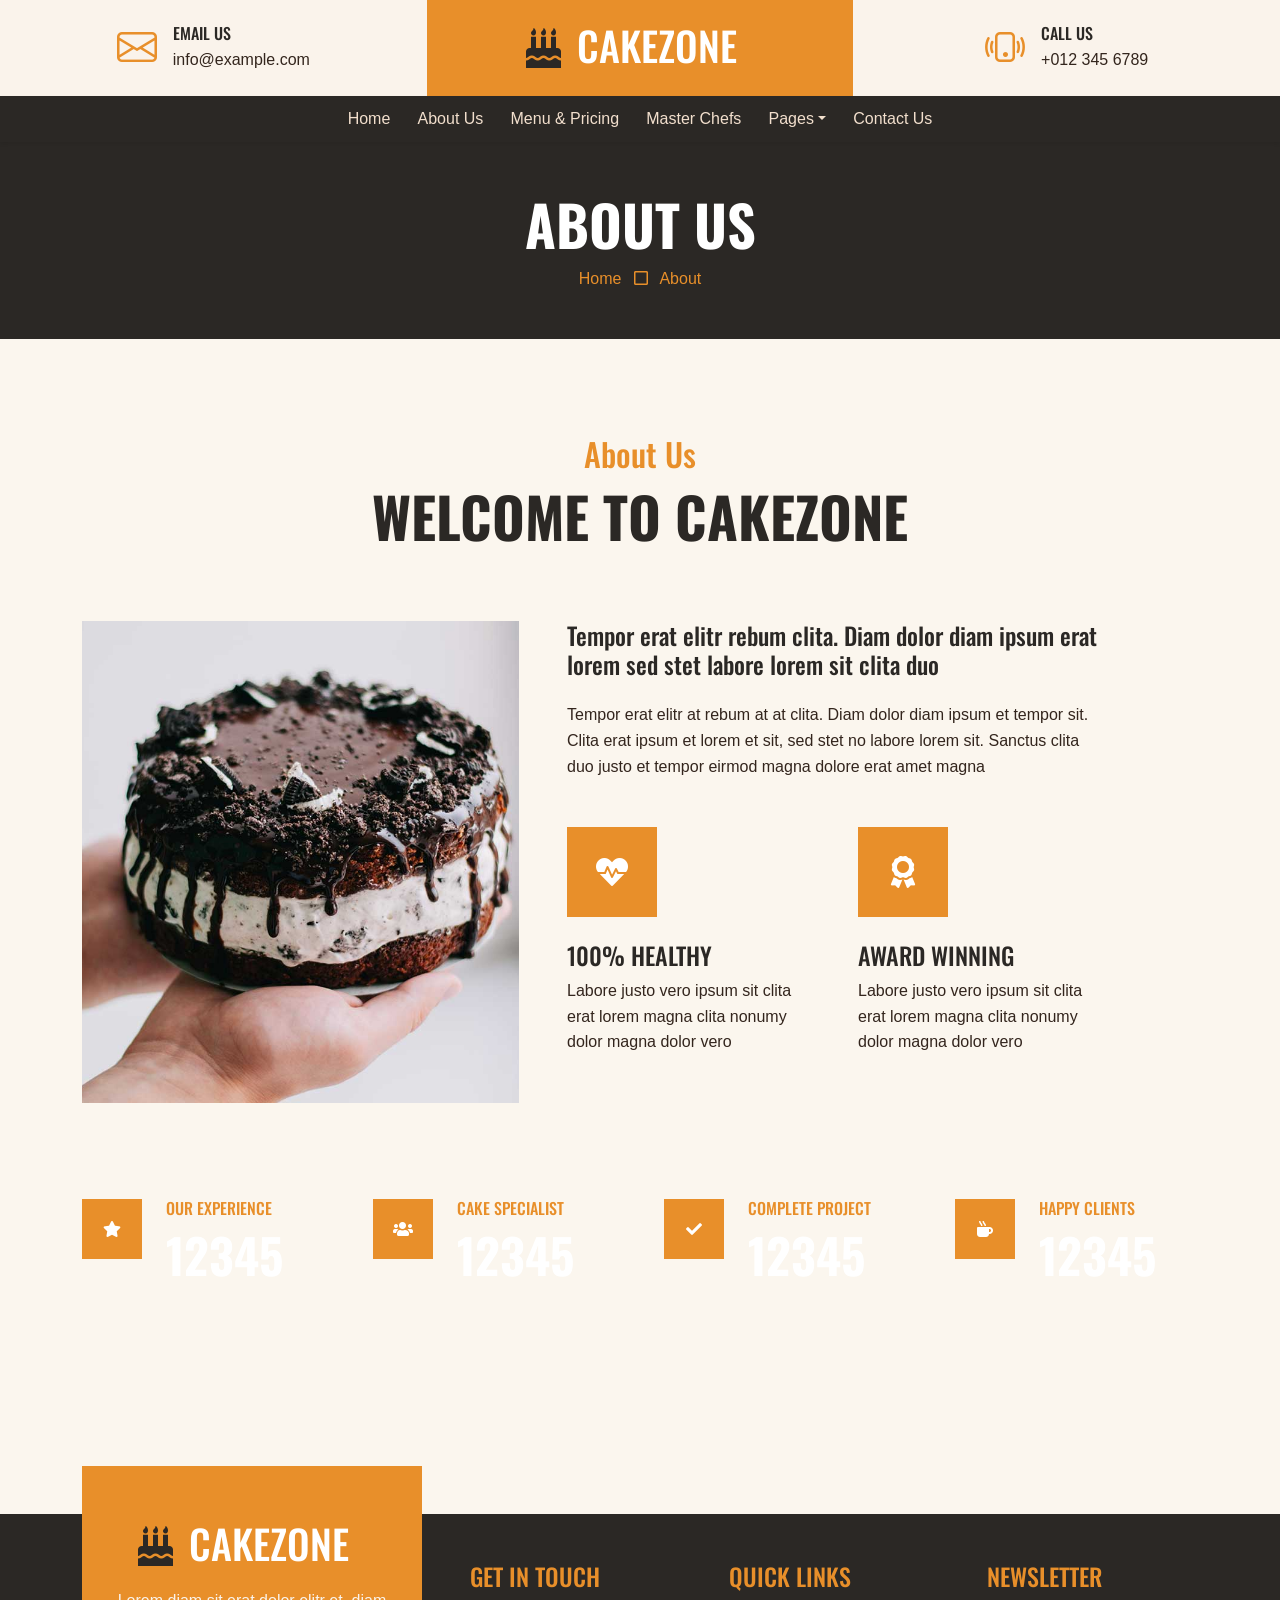
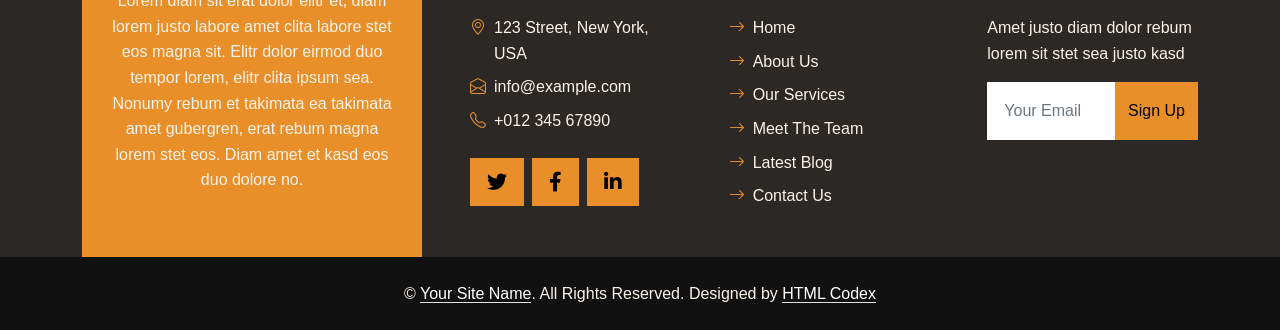
==== about.html @ 41859c9a "init project" ====
<!DOCTYPE html>
<html lang="en">

<head>
    <meta charset="utf-8">
    <title>CakeZone - Cake Shop Website Template</title>
    <meta content="width=device-width, initial-scale=1.0" name="viewport">
    <meta content="Free HTML Templates" name="keywords">
    <meta content="Free HTML Templates" name="description">

    <!-- Favicon -->
    <link href="img/favicon.ico" rel="icon">

    <!-- Google Web Fonts -->
    <link rel="preconnect" href="https://fonts.googleapis.com">
    <link rel="preconnect" href="https://fonts.gstatic.com" crossorigin>
    <link href="https://fonts.googleapis.com/css2?family=Open+Sans:wght@400;600&family=Oswald:wght@500;600;700&family=Pacifico&display=swap" rel="stylesheet"> 

    <!-- Icon Font Stylesheet -->
    <link href="https://cdnjs.cloudflare.com/ajax/libs/font-awesome/5.10.0/css/all.min.css" rel="stylesheet">
    <link href="https://cdn.jsdelivr.net/npm/bootstrap-icons@1.4.1/font/bootstrap-icons.css" rel="stylesheet">

    <!-- Libraries Stylesheet -->
    <link href="lib/owlcarousel/assets/owl.carousel.min.css" rel="stylesheet">

    <!-- Customized Bootstrap Stylesheet -->
    <link href="css/bootstrap.min.css" rel="stylesheet">

    <!-- Template Stylesheet -->
    <link href="css/style.css" rel="stylesheet">
</head>

<body>
    <!-- Topbar Start -->
    <div class="container-fluid px-0 d-none d-lg-block">
        <div class="row gx-0">
            <div class="col-lg-4 text-center bg-secondary py-3">
                <div class="d-inline-flex align-items-center justify-content-center">
                    <i class="bi bi-envelope fs-1 text-primary me-3"></i>
                    <div class="text-start">
                        <h6 class="text-uppercase mb-1">Email Us</h6>
                        <span>info@example.com</span>
                    </div>
                </div>
            </div>
            <div class="col-lg-4 text-center bg-primary border-inner py-3">
                <div class="d-inline-flex align-items-center justify-content-center">
                    <a href="index.html" class="navbar-brand">
                        <h1 class="m-0 text-uppercase text-white"><i class="fa fa-birthday-cake fs-1 text-dark me-3"></i>CakeZone</h1>
                    </a>
                </div>
            </div>
            <div class="col-lg-4 text-center bg-secondary py-3">
                <div class="d-inline-flex align-items-center justify-content-center">
                    <i class="bi bi-phone-vibrate fs-1 text-primary me-3"></i>
                    <div class="text-start">
                        <h6 class="text-uppercase mb-1">Call Us</h6>
                        <span>+012 345 6789</span>
                    </div>
                </div>
            </div>
        </div>
    </div>
    <!-- Topbar End -->


    <!-- Navbar Start -->
    <nav class="navbar navbar-expand-lg bg-dark navbar-dark shadow-sm py-3 py-lg-0 px-3 px-lg-0">
        <a href="index.html" class="navbar-brand d-block d-lg-none">
            <h1 class="m-0 text-uppercase text-white"><i class="fa fa-birthday-cake fs-1 text-primary me-3"></i>CakeZone</h1>
        </a>
        <button class="navbar-toggler" type="button" data-bs-toggle="collapse" data-bs-target="#navbarCollapse">
            <span class="navbar-toggler-icon"></span>
        </button>
        <div class="collapse navbar-collapse" id="navbarCollapse">
            <div class="navbar-nav ms-auto mx-lg-auto py-0">
                <a href="index.html" class="nav-item nav-link">Home</a>
                <a href="about.html" class="nav-item nav-link active">About Us</a>
                <a href="menu.html" class="nav-item nav-link">Menu & Pricing</a>
                <a href="team.html" class="nav-item nav-link">Master Chefs</a>
                <div class="nav-item dropdown">
                    <a href="#" class="nav-link dropdown-toggle" data-bs-toggle="dropdown">Pages</a>
                    <div class="dropdown-menu m-0">
                        <a href="service.html" class="dropdown-item">Our Service</a>
                        <a href="testimonial.html" class="dropdown-item">Testimonial</a>
                    </div>
                </div>
                <a href="contact.html" class="nav-item nav-link">Contact Us</a>
            </div>
        </div>
    </nav>
    <!-- Navbar End -->


    <!-- Page Header Start -->
    <div class="container-fluid bg-dark bg-img p-5 mb-5">
        <div class="row">
            <div class="col-12 text-center">
                <h1 class="display-4 text-uppercase text-white">About Us</h1>
                <a href="">Home</a>
                <i class="far fa-square text-primary px-2"></i>
                <a href="">About</a>
            </div>
        </div>
    </div>
    <!-- Page Header End -->


    <!-- About Start -->
    <div class="container-fluid pt-5">
        <div class="container">
            <div class="section-title position-relative text-center mx-auto mb-5 pb-3" style="max-width: 600px;">
                <h2 class="text-primary font-secondary">About Us</h2>
                <h1 class="display-4 text-uppercase">Welcome To CakeZone</h1>
            </div>
            <div class="row gx-5">
                <div class="col-lg-5 mb-5 mb-lg-0" style="min-height: 400px;">
                    <div class="position-relative h-100">
                        <img class="position-absolute w-100 h-100" src="img/about.jpg" style="object-fit: cover;">
                    </div>
                </div>
                <div class="col-lg-6 pb-5">
                    <h4 class="mb-4">Tempor erat elitr rebum clita. Diam dolor diam ipsum erat lorem sed stet labore lorem sit clita duo</h4>
                    <p class="mb-5">Tempor erat elitr at rebum at at clita. Diam dolor diam ipsum et tempor sit. Clita erat ipsum et lorem et sit, sed stet no labore lorem sit. Sanctus clita duo justo et tempor eirmod magna dolore erat amet magna</p>
                    <div class="row g-5">
                        <div class="col-sm-6">
                            <div class="d-flex align-items-center justify-content-center bg-primary border-inner mb-4" style="width: 90px; height: 90px;">
                                <i class="fa fa-heartbeat fa-2x text-white"></i>
                            </div>
                            <h4 class="text-uppercase">100% Healthy</h4>
                            <p class="mb-0">Labore justo vero ipsum sit clita erat lorem magna clita nonumy dolor magna dolor vero</p>
                        </div>
                        <div class="col-sm-6">
                            <div class="d-flex align-items-center justify-content-center bg-primary border-inner mb-4" style="width: 90px; height: 90px;">
                                <i class="fa fa-award fa-2x text-white"></i>
                            </div>
                            <h4 class="text-uppercase">Award Winning</h4>
                            <p class="mb-0">Labore justo vero ipsum sit clita erat lorem magna clita nonumy dolor magna dolor vero</p>
                        </div>
                    </div>
                </div>
            </div>
        </div>
    </div>
    <!-- About End -->


    <!-- Facts Start -->
    <div class="container-fluid bg-img py-5 mb-5">
        <div class="container py-5">
            <div class="row gx-5 gy-4">
                <div class="col-lg-3 col-md-6">
                    <div class="d-flex">
                        <div class="bg-primary border-inner d-flex align-items-center justify-content-center mb-3" style="width: 60px; height: 60px;">
                            <i class="fa fa-star text-white"></i>
                        </div>
                        <div class="ps-4">
                            <h6 class="text-primary text-uppercase">Our Experience</h6>
                            <h1 class="display-5 text-white mb-0" data-toggle="counter-up">12345</h1>
                        </div>
                    </div>
                </div>
                <div class="col-lg-3 col-md-6">
                    <div class="d-flex">
                        <div class="bg-primary border-inner d-flex align-items-center justify-content-center mb-3" style="width: 60px; height: 60px;">
                            <i class="fa fa-users text-white"></i>
                        </div>
                        <div class="ps-4">
                            <h6 class="text-primary text-uppercase">Cake Specialist</h6>
                            <h1 class="display-5 text-white mb-0" data-toggle="counter-up">12345</h1>
                        </div>
                    </div>
                </div>
                <div class="col-lg-3 col-md-6">
                    <div class="d-flex">
                        <div class="bg-primary border-inner d-flex align-items-center justify-content-center mb-3" style="width: 60px; height: 60px;">
                            <i class="fa fa-check text-white"></i>
                        </div>
                        <div class="ps-4">
                            <h6 class="text-primary text-uppercase">Complete Project</h6>
                            <h1 class="display-5 text-white mb-0" data-toggle="counter-up">12345</h1>
                        </div>
                    </div>
                </div>
                <div class="col-lg-3 col-md-6">
                    <div class="d-flex">
                        <div class="bg-primary border-inner d-flex align-items-center justify-content-center mb-3" style="width: 60px; height: 60px;">
                            <i class="fa fa-mug-hot text-white"></i>
                        </div>
                        <div class="ps-4">
                            <h6 class="text-primary text-uppercase">Happy Clients</h6>
                            <h1 class="display-5 text-white mb-0" data-toggle="counter-up">12345</h1>
                        </div>
                    </div>
                </div>
            </div>
        </div>
    </div>
    <!-- Facts End -->


    <!-- Footer Start -->
    <div class="container-fluid bg-dark bg-img text-secondary" style="margin-top: 135px">
        <div class="container">
            <div class="row gx-5">
                <div class="col-lg-4 col-md-6 mt-lg-n5">
                    <div class="d-flex flex-column align-items-center justify-content-center text-center h-100 bg-primary border-inner p-4">
                        <a href="index.html" class="navbar-brand">
                            <h1 class="m-0 text-uppercase text-white"><i class="fa fa-birthday-cake fs-1 text-dark me-3"></i>CakeZone</h1>
                        </a>
                        <p class="mt-3">Lorem diam sit erat dolor elitr et, diam lorem justo labore amet clita labore stet eos magna sit. Elitr dolor eirmod duo tempor lorem, elitr clita ipsum sea. Nonumy rebum et takimata ea takimata amet gubergren, erat rebum magna lorem stet eos. Diam amet et kasd eos duo dolore no.</p>
                    </div>
                </div>
                <div class="col-lg-8 col-md-6">
                    <div class="row gx-5">
                        <div class="col-lg-4 col-md-12 pt-5 mb-5">
                            <h4 class="text-primary text-uppercase mb-4">Get In Touch</h4>
                            <div class="d-flex mb-2">
                                <i class="bi bi-geo-alt text-primary me-2"></i>
                                <p class="mb-0">123 Street, New York, USA</p>
                            </div>
                            <div class="d-flex mb-2">
                                <i class="bi bi-envelope-open text-primary me-2"></i>
                                <p class="mb-0">info@example.com</p>
                            </div>
                            <div class="d-flex mb-2">
                                <i class="bi bi-telephone text-primary me-2"></i>
                                <p class="mb-0">+012 345 67890</p>
                            </div>
                            <div class="d-flex mt-4">
                                <a class="btn btn-lg btn-primary btn-lg-square border-inner rounded-0 me-2" href="#"><i class="fab fa-twitter fw-normal"></i></a>
                                <a class="btn btn-lg btn-primary btn-lg-square border-inner rounded-0 me-2" href="#"><i class="fab fa-facebook-f fw-normal"></i></a>
                                <a class="btn btn-lg btn-primary btn-lg-square border-inner rounded-0 me-2" href="#"><i class="fab fa-linkedin-in fw-normal"></i></a>
                            </div>
                        </div>
                        <div class="col-lg-4 col-md-12 pt-0 pt-lg-5 mb-5">
                            <h4 class="text-primary text-uppercase mb-4">Quick Links</h4>
                            <div class="d-flex flex-column justify-content-start">
                                <a class="text-secondary mb-2" href="#"><i class="bi bi-arrow-right text-primary me-2"></i>Home</a>
                                <a class="text-secondary mb-2" href="#"><i class="bi bi-arrow-right text-primary me-2"></i>About Us</a>
                                <a class="text-secondary mb-2" href="#"><i class="bi bi-arrow-right text-primary me-2"></i>Our Services</a>
                                <a class="text-secondary mb-2" href="#"><i class="bi bi-arrow-right text-primary me-2"></i>Meet The Team</a>
                                <a class="text-secondary mb-2" href="#"><i class="bi bi-arrow-right text-primary me-2"></i>Latest Blog</a>
                                <a class="text-secondary" href="#"><i class="bi bi-arrow-right text-primary me-2"></i>Contact Us</a>
                            </div>
                        </div>
                        <div class="col-lg-4 col-md-12 pt-0 pt-lg-5 mb-5">
                            <h4 class="text-primary text-uppercase mb-4">Newsletter</h4>
                            <p>Amet justo diam dolor rebum lorem sit stet sea justo kasd</p>
                            <form action="">
                                <div class="input-group">
                                    <input type="text" class="form-control border-white p-3" placeholder="Your Email">
                                    <button class="btn btn-primary">Sign Up</button>
                                </div>
                            </form>
                        </div>
                    </div>
                </div>
            </div>
        </div>
    </div>
    <div class="container-fluid text-secondary py-4" style="background: #111111;">
        <div class="container text-center">
            <p class="mb-0">&copy; <a class="text-white border-bottom" href="#">Your Site Name</a>. All Rights Reserved. 
			
			<!--/*** The author’s attribution link must remain intact in the template. ***/-->
            <!--/*** If you wish to remove this credit link, please purchase the Pro Version . ***/-->
            Designed by <a class="text-white border-bottom" href="https://htmlcodex.com">HTML Codex</a></p>
        </div>
    </div>
    <!-- Footer End -->


    <!-- Back to Top -->
    <a href="#" class="btn btn-primary border-inner py-3 fs-4 back-to-top"><i class="bi bi-arrow-up"></i></a>


    <!-- JavaScript Libraries -->
    <script src="https://code.jquery.com/jquery-3.4.1.min.js"></script>
    <script src="https://cdn.jsdelivr.net/npm/bootstrap@5.0.0/dist/js/bootstrap.bundle.min.js"></script>
    <script src="lib/easing/easing.min.js"></script>
    <script src="lib/waypoints/waypoints.min.js"></script>
    <script src="lib/counterup/counterup.min.js"></script>
    <script src="lib/owlcarousel/owl.carousel.min.js"></script>

    <!-- Template Javascript -->
    <script src="js/main.js"></script>
</body>

</html>
---- css/style.css ----
:root {
    --brand-bg: #fbf6ee;
    --brand-surface: #fffdf9;
    --brand-primary: #7a4523;
    --brand-primary-strong: #5f3418;
    --brand-accent: #d29a5b;
    --brand-text: #33251d;
    --brand-muted: #6a5b52;
}

* {
    box-sizing: border-box;
}

body {
    margin: 0;
    font-family: 'Inter', sans-serif;
    color: var(--brand-text);
    background: var(--brand-bg);
    line-height: 1.6;
}

.topbar {
    background: #2f1f17;
    color: #f8eee2;
}

.topbar-link {
    color: #f8eee2;
}

.topbar-link:hover {
    color: #ffffff;
}

.navbar {
    background: #3b261a;
}

.navbar-brand {
    font-family: 'Marcellus', serif;
    font-size: 1rem;
    color: #fff !important;
}

.navbar .nav-link {
    color: #f2dfcd !important;
    font-weight: 500;
    padding: 0.65rem 0.85rem !important;
}

.navbar .nav-link:hover {
    color: #fff !important;
}

.hero-carousel-section {
    position: relative;
}

.hero-carousel .carousel-item {
    height: min(76vh, 680px);
    min-height: 420px;
}

.hero-carousel .carousel-item img {
    width: 100%;
    height: 100%;
    object-fit: cover;
}

.carousel-overlay {
    position: absolute;
    inset: 0;
    background: linear-gradient(rgba(38, 25, 18, 0.62), rgba(38, 25, 18, 0.62));
}

.hero-content-wrap {
    position: absolute;
    inset: 0;
    display: flex;
    align-items: center;
    z-index: 5;
}

.hero-box {
    max-width: 700px;
}

.hero-label {
    display: inline-block;
    font-size: 0.82rem;
    font-weight: 600;
    letter-spacing: 0;
    text-transform: uppercase;
    color: #ffe7cc;
}

.hero-title {
    margin: 0 0 0.7rem;
    font-family: 'Marcellus', serif;
    font-size: clamp(1.9rem, 8vw, 3.6rem);
    color: #fff;
}

.hero-subtitle {
    max-width: 620px;
    color: #f6e9da;
    margin-bottom: 1.4rem;
}

.hero-carousel .carousel-indicators [data-bs-target] {
    width: 10px;
    height: 10px;
    border-radius: 50%;
}

.btn-brand {
    background: var(--brand-accent);
    border: 1px solid var(--brand-accent);
    color: #2a1a12;
    font-weight: 600;
}

.btn-brand:hover {
    background: #c98d4b;
    border-color: #c98d4b;
}

.section-space {
    padding: 3.2rem 0;
}

.section-muted {
    background: var(--brand-surface);
}

.section-title {
    margin-bottom: 1rem;
    font-family: 'Marcellus', serif;
    color: var(--brand-primary);
    font-size: clamp(1.5rem, 6vw, 2.1rem);
}

.section-intro {
    color: var(--brand-muted);
    margin-bottom: 1.6rem;
}

.section-image {
    width: 100%;
    max-height: 380px;
    object-fit: cover;
    border-radius: 8px;
}

.product-card {
    height: 100%;
    background: #fff;
    border: 1px solid #ead8c8;
    border-radius: 8px;
    overflow: hidden;
}

.product-card img {
    width: 100%;
    height: 190px;
    object-fit: cover;
}

.product-body {
    padding: 0.95rem;
}

.product-body h3 {
    font-size: 1.05rem;
    margin-bottom: 0.3rem;
    color: var(--brand-primary-strong);
}

.product-body p {
    margin: 0;
    color: var(--brand-muted);
    font-size: 0.94rem;
}

.gallery-grid {
    display: grid;
    grid-template-columns: repeat(2, minmax(0, 1fr));
    gap: 0.8rem;
}

.gallery-grid img {
    width: 100%;
    height: 160px;
    object-fit: cover;
    border-radius: 8px;
}

.contact-card {
    background: #fff;
    border: 1px solid #ead8c8;
    border-radius: 8px;
    padding: 1rem;
}

.contact-card a {
    color: var(--brand-primary-strong);
    text-decoration: none;
}

.map-wrapper {
    border-radius: 8px;
    overflow: hidden;
    border: 1px solid #ead8c8;
}

.map-wrapper iframe {
    width: 100%;
    min-height: 320px;
    border: 0;
}

.site-footer {
    background: #2f1f17;
    color: #f5e8da;
    padding: 2.5rem 0 1.25rem;
}

.footer-top {
    display: grid;
    grid-template-columns: 1fr;
    gap: 1.5rem;
    padding-bottom: 1.5rem;
    border-bottom: 1px solid rgba(245, 232, 218, 0.2);
}

.footer-logo-wrap {
    display: flex;
    align-items: center;
    gap: 0.75rem;
    margin-bottom: 0.8rem;
}

.footer-logo-wrap h3 {
    font-family: 'Marcellus', serif;
    font-size: 1.2rem;
    color: #fff4e6;
}

.footer-description {
    max-width: 420px;
    color: #e9d8c7;
    margin-bottom: 0.95rem;
}

.footer-actions {
    display: flex;
    flex-wrap: wrap;
    gap: 0.6rem;
}

.footer-btn,
.footer-icon-btn {
    border-radius: 999px;
    border: 1px solid rgba(245, 232, 218, 0.26);
    color: #f8eee2;
    text-decoration: none;
    transition: transform 0.22s ease, background-color 0.22s ease, border-color 0.22s ease;
}

.footer-btn {
    display: inline-flex;
    align-items: center;
    gap: 0.5rem;
    padding: 0.5rem 0.9rem;
    background: rgba(255, 255, 255, 0.04);
}

.footer-icon-btn {
    width: 40px;
    height: 40px;
    display: inline-flex;
    align-items: center;
    justify-content: center;
    font-size: 1rem;
    background: rgba(255, 255, 255, 0.04);
}

.footer-btn:hover,
.footer-icon-btn:hover {
    background: rgba(210, 154, 91, 0.2);
    border-color: rgba(210, 154, 91, 0.7);
    color: #fff8f0;
    transform: translateY(-2px);
}

.footer-nav h4,
.footer-contact h4 {
    font-size: 1rem;
    color: #fff1e1;
    margin-bottom: 0.75rem;
}

.footer-nav ul {
    margin: 0;
    padding: 0;
    list-style: none;
}

.footer-nav li + li {
    margin-top: 0.4rem;
}

.footer-nav a {
    color: #e8d6c4;
    text-decoration: none;
    transition: color 0.2s ease, padding-left 0.2s ease;
}

.footer-nav a:hover {
    color: #ffffff;
    padding-left: 3px;
}

.footer-contact {
    margin: 0;
    font-style: normal;
}

.footer-contact p {
    margin: 0 0 0.55rem;
    color: #e8d6c4;
}

.footer-contact i {
    margin-right: 0.4rem;
}

.footer-contact a {
    color: #f7e7d8;
    text-decoration: none;
}

.footer-contact a:hover {
    color: #fff;
}

.footer-bottom {
    padding-top: 1rem;
    text-align: center;
    color: #d8c2af;
    font-size: 0.92rem;
}

.whatsapp-float {
    position: fixed;
    right: 18px;
    bottom: 18px;
    width: 56px;
    height: 56px;
    border-radius: 50%;
    display: inline-flex;
    align-items: center;
    justify-content: center;
    background: #25d366;
    color: #fff;
    font-size: 1.7rem;
    text-decoration: none;
    box-shadow: 0 8px 22px rgba(0, 0, 0, 0.22);
    z-index: 1050;
}

.back-to-top {
    position: fixed;
    right: 18px;
    bottom: 84px;
    width: 42px;
    height: 42px;
    display: none;
    border-radius: 50%;
    align-items: center;
    justify-content: center;
    text-decoration: none;
    background: var(--brand-primary);
    color: #fff;
    z-index: 1040;
}

@media (min-width: 768px) {
    .gallery-grid {
        grid-template-columns: repeat(4, minmax(0, 1fr));
    }

    .gallery-grid img {
        height: 190px;
    }

    .hero-carousel .carousel-item {
        height: min(82vh, 760px);
    }

    .footer-top {
        grid-template-columns: 1.3fr 1fr 1.2fr;
        gap: 2rem;
    }
}
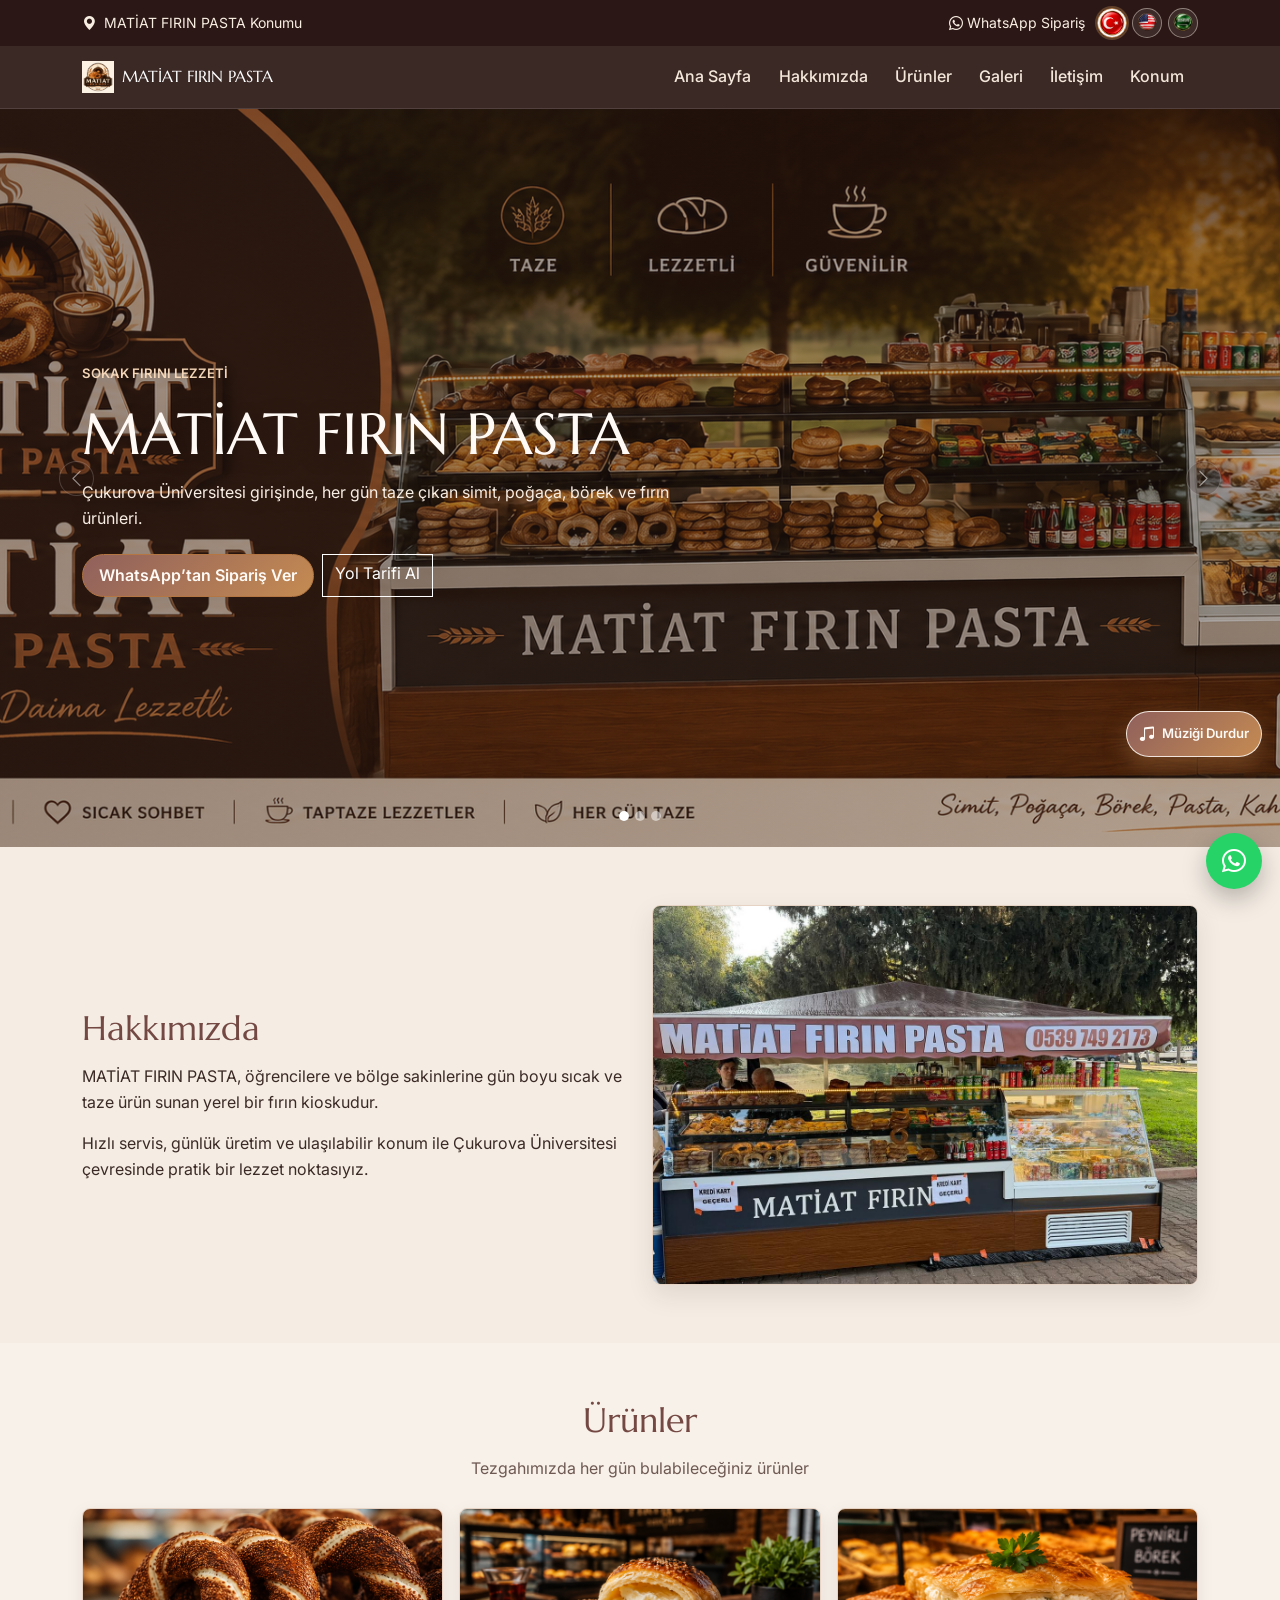
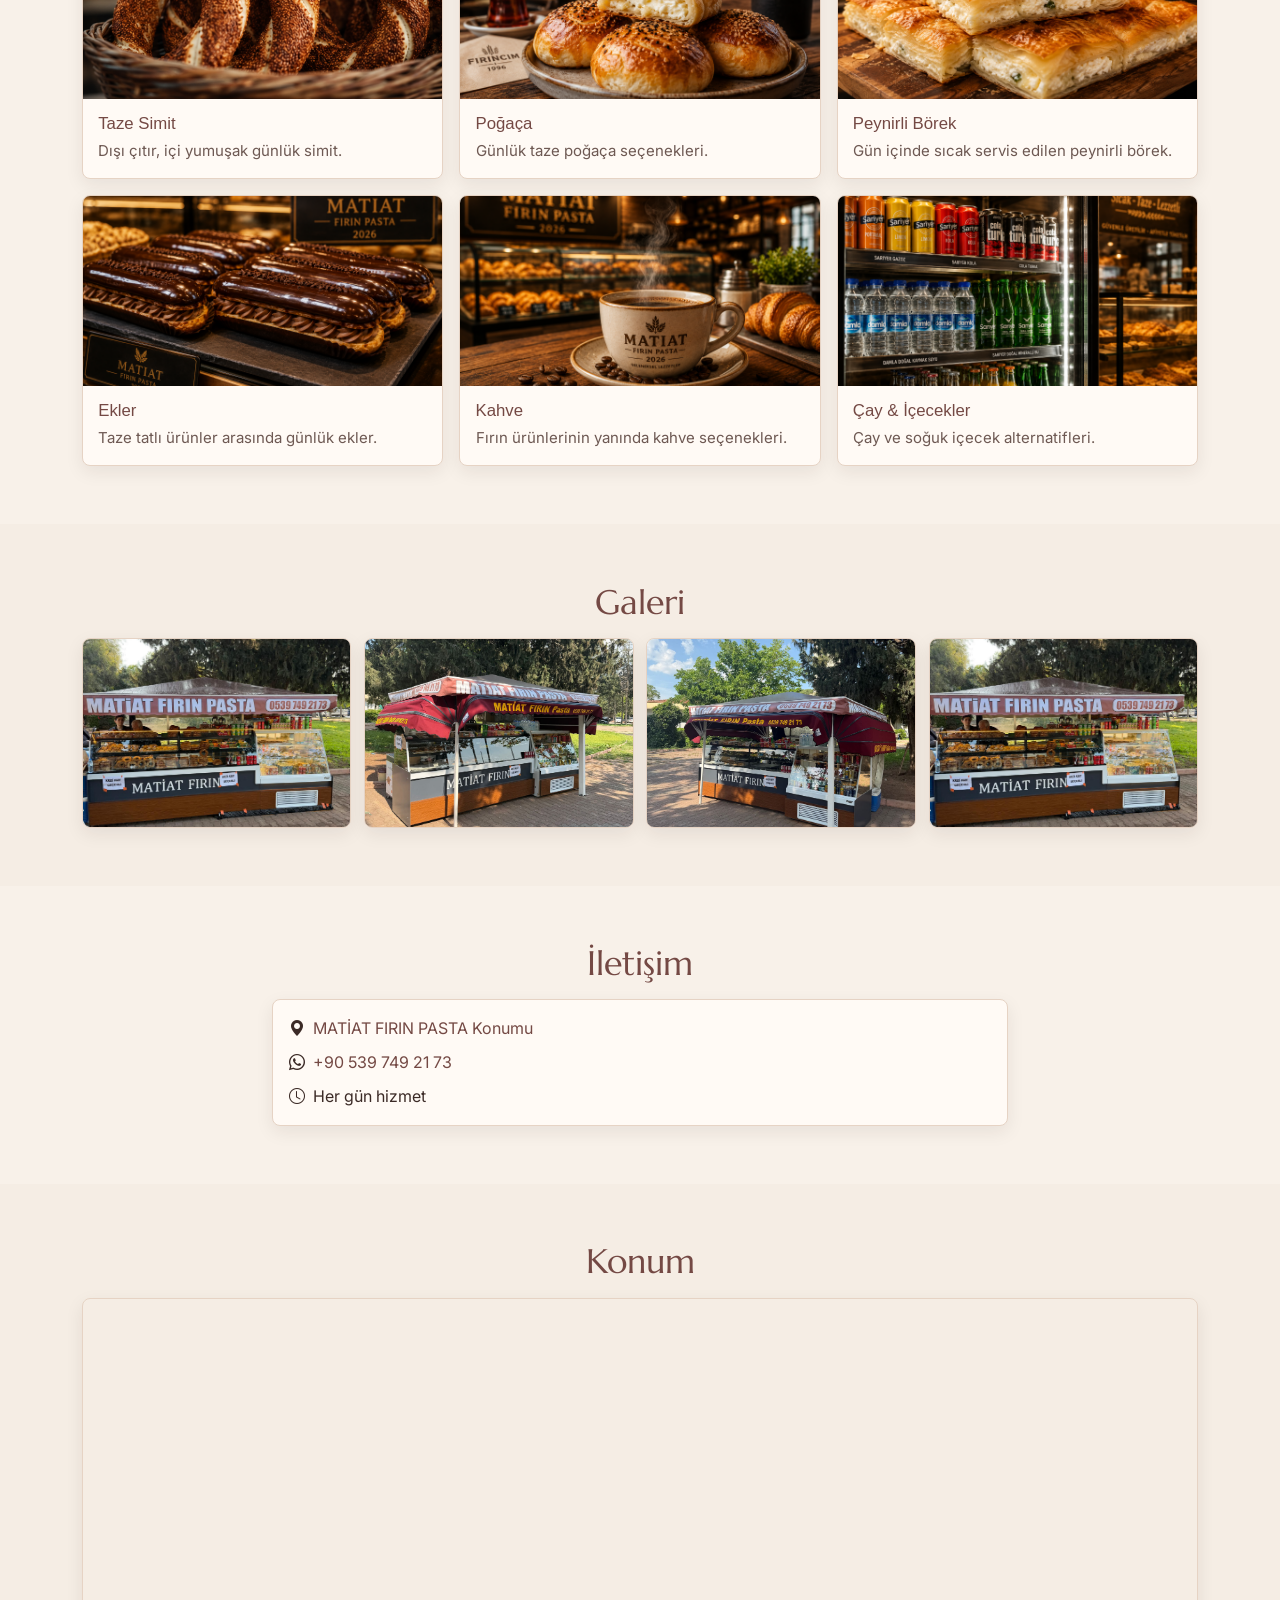
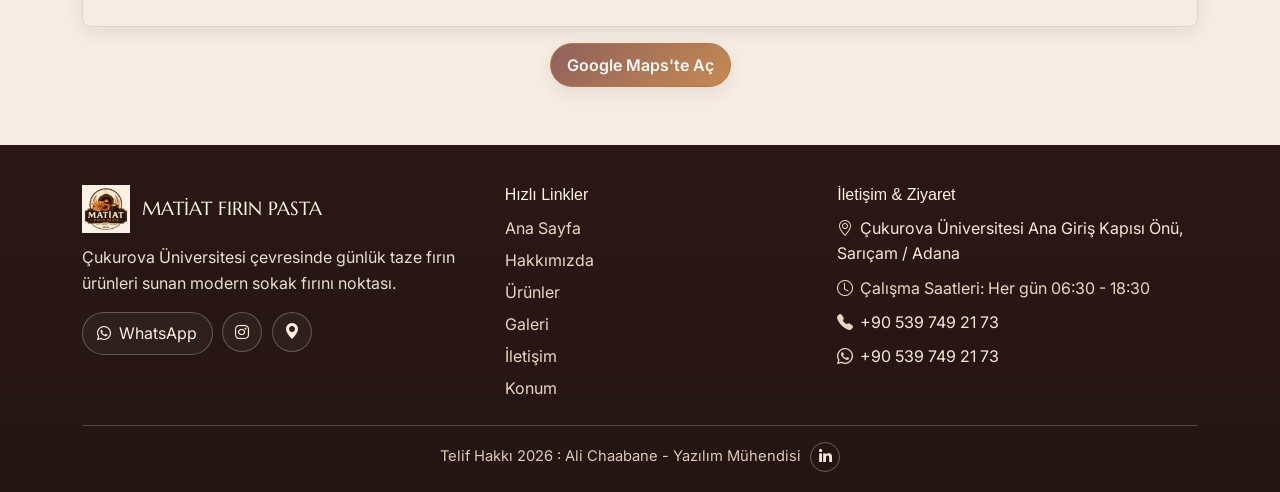
==== commit 50d1f874: "improve website and seo and add music player for a song and adding of multi-language (tr, en and ar)" ====
--- a/about.html
+++ b/about.html
@@ -1,290 +1,12 @@
 <!DOCTYPE html>
-<html lang="en">
-
+<html lang="tr">
 <head>
     <meta charset="utf-8">
-    <title>CakeZone - Cake Shop Website Template</title>
-    <meta content="width=device-width, initial-scale=1.0" name="viewport">
-    <meta content="Free HTML Templates" name="keywords">
-    <meta content="Free HTML Templates" name="description">
-
-    <!-- Favicon -->
-    <link href="img/favicon.ico" rel="icon">
-
-    <!-- Google Web Fonts -->
-    <link rel="preconnect" href="https://fonts.googleapis.com">
-    <link rel="preconnect" href="https://fonts.gstatic.com" crossorigin>
-    <link href="https://fonts.googleapis.com/css2?family=Open+Sans:wght@400;600&family=Oswald:wght@500;600;700&family=Pacifico&display=swap" rel="stylesheet"> 
-
-    <!-- Icon Font Stylesheet -->
-    <link href="https://cdnjs.cloudflare.com/ajax/libs/font-awesome/5.10.0/css/all.min.css" rel="stylesheet">
-    <link href="https://cdn.jsdelivr.net/npm/bootstrap-icons@1.4.1/font/bootstrap-icons.css" rel="stylesheet">
-
-    <!-- Libraries Stylesheet -->
-    <link href="lib/owlcarousel/assets/owl.carousel.min.css" rel="stylesheet">
-
-    <!-- Customized Bootstrap Stylesheet -->
-    <link href="css/bootstrap.min.css" rel="stylesheet">
-
-    <!-- Template Stylesheet -->
-    <link href="css/style.css" rel="stylesheet">
+    <meta http-equiv="refresh" content="0; url=index.html#hakkimizda">
+    <meta name="viewport" content="width=device-width, initial-scale=1.0">
+    <title>Hakkımızda | MATİAT FIRIN PASTA</title>
 </head>
-
 <body>
-    <!-- Topbar Start -->
-    <div class="container-fluid px-0 d-none d-lg-block">
-        <div class="row gx-0">
-            <div class="col-lg-4 text-center bg-secondary py-3">
-                <div class="d-inline-flex align-items-center justify-content-center">
-                    <i class="bi bi-envelope fs-1 text-primary me-3"></i>
-                    <div class="text-start">
-                        <h6 class="text-uppercase mb-1">Email Us</h6>
-                        <span>info@example.com</span>
-                    </div>
-                </div>
-            </div>
-            <div class="col-lg-4 text-center bg-primary border-inner py-3">
-                <div class="d-inline-flex align-items-center justify-content-center">
-                    <a href="index.html" class="navbar-brand">
-                        <h1 class="m-0 text-uppercase text-white"><i class="fa fa-birthday-cake fs-1 text-dark me-3"></i>CakeZone</h1>
-                    </a>
-                </div>
-            </div>
-            <div class="col-lg-4 text-center bg-secondary py-3">
-                <div class="d-inline-flex align-items-center justify-content-center">
-                    <i class="bi bi-phone-vibrate fs-1 text-primary me-3"></i>
-                    <div class="text-start">
-                        <h6 class="text-uppercase mb-1">Call Us</h6>
-                        <span>+012 345 6789</span>
-                    </div>
-                </div>
-            </div>
-        </div>
-    </div>
-    <!-- Topbar End -->
-
-
-    <!-- Navbar Start -->
-    <nav class="navbar navbar-expand-lg bg-dark navbar-dark shadow-sm py-3 py-lg-0 px-3 px-lg-0">
-        <a href="index.html" class="navbar-brand d-block d-lg-none">
-            <h1 class="m-0 text-uppercase text-white"><i class="fa fa-birthday-cake fs-1 text-primary me-3"></i>CakeZone</h1>
-        </a>
-        <button class="navbar-toggler" type="button" data-bs-toggle="collapse" data-bs-target="#navbarCollapse">
-            <span class="navbar-toggler-icon"></span>
-        </button>
-        <div class="collapse navbar-collapse" id="navbarCollapse">
-            <div class="navbar-nav ms-auto mx-lg-auto py-0">
-                <a href="index.html" class="nav-item nav-link">Home</a>
-                <a href="about.html" class="nav-item nav-link active">About Us</a>
-                <a href="menu.html" class="nav-item nav-link">Menu & Pricing</a>
-                <a href="team.html" class="nav-item nav-link">Master Chefs</a>
-                <div class="nav-item dropdown">
-                    <a href="#" class="nav-link dropdown-toggle" data-bs-toggle="dropdown">Pages</a>
-                    <div class="dropdown-menu m-0">
-                        <a href="service.html" class="dropdown-item">Our Service</a>
-                        <a href="testimonial.html" class="dropdown-item">Testimonial</a>
-                    </div>
-                </div>
-                <a href="contact.html" class="nav-item nav-link">Contact Us</a>
-            </div>
-        </div>
-    </nav>
-    <!-- Navbar End -->
-
-
-    <!-- Page Header Start -->
-    <div class="container-fluid bg-dark bg-img p-5 mb-5">
-        <div class="row">
-            <div class="col-12 text-center">
-                <h1 class="display-4 text-uppercase text-white">About Us</h1>
-                <a href="">Home</a>
-                <i class="far fa-square text-primary px-2"></i>
-                <a href="">About</a>
-            </div>
-        </div>
-    </div>
-    <!-- Page Header End -->
-
-
-    <!-- About Start -->
-    <div class="container-fluid pt-5">
-        <div class="container">
-            <div class="section-title position-relative text-center mx-auto mb-5 pb-3" style="max-width: 600px;">
-                <h2 class="text-primary font-secondary">About Us</h2>
-                <h1 class="display-4 text-uppercase">Welcome To CakeZone</h1>
-            </div>
-            <div class="row gx-5">
-                <div class="col-lg-5 mb-5 mb-lg-0" style="min-height: 400px;">
-                    <div class="position-relative h-100">
-                        <img class="position-absolute w-100 h-100" src="img/about.jpg" style="object-fit: cover;">
-                    </div>
-                </div>
-                <div class="col-lg-6 pb-5">
-                    <h4 class="mb-4">Tempor erat elitr rebum clita. Diam dolor diam ipsum erat lorem sed stet labore lorem sit clita duo</h4>
-                    <p class="mb-5">Tempor erat elitr at rebum at at clita. Diam dolor diam ipsum et tempor sit. Clita erat ipsum et lorem et sit, sed stet no labore lorem sit. Sanctus clita duo justo et tempor eirmod magna dolore erat amet magna</p>
-                    <div class="row g-5">
-                        <div class="col-sm-6">
-                            <div class="d-flex align-items-center justify-content-center bg-primary border-inner mb-4" style="width: 90px; height: 90px;">
-                                <i class="fa fa-heartbeat fa-2x text-white"></i>
-                            </div>
-                            <h4 class="text-uppercase">100% Healthy</h4>
-                            <p class="mb-0">Labore justo vero ipsum sit clita erat lorem magna clita nonumy dolor magna dolor vero</p>
-                        </div>
-                        <div class="col-sm-6">
-                            <div class="d-flex align-items-center justify-content-center bg-primary border-inner mb-4" style="width: 90px; height: 90px;">
-                                <i class="fa fa-award fa-2x text-white"></i>
-                            </div>
-                            <h4 class="text-uppercase">Award Winning</h4>
-                            <p class="mb-0">Labore justo vero ipsum sit clita erat lorem magna clita nonumy dolor magna dolor vero</p>
-                        </div>
-                    </div>
-                </div>
-            </div>
-        </div>
-    </div>
-    <!-- About End -->
-
-
-    <!-- Facts Start -->
-    <div class="container-fluid bg-img py-5 mb-5">
-        <div class="container py-5">
-            <div class="row gx-5 gy-4">
-                <div class="col-lg-3 col-md-6">
-                    <div class="d-flex">
-                        <div class="bg-primary border-inner d-flex align-items-center justify-content-center mb-3" style="width: 60px; height: 60px;">
-                            <i class="fa fa-star text-white"></i>
-                        </div>
-                        <div class="ps-4">
-                            <h6 class="text-primary text-uppercase">Our Experience</h6>
-                            <h1 class="display-5 text-white mb-0" data-toggle="counter-up">12345</h1>
-                        </div>
-                    </div>
-                </div>
-                <div class="col-lg-3 col-md-6">
-                    <div class="d-flex">
-                        <div class="bg-primary border-inner d-flex align-items-center justify-content-center mb-3" style="width: 60px; height: 60px;">
-                            <i class="fa fa-users text-white"></i>
-                        </div>
-                        <div class="ps-4">
-                            <h6 class="text-primary text-uppercase">Cake Specialist</h6>
-                            <h1 class="display-5 text-white mb-0" data-toggle="counter-up">12345</h1>
-                        </div>
-                    </div>
-                </div>
-                <div class="col-lg-3 col-md-6">
-                    <div class="d-flex">
-                        <div class="bg-primary border-inner d-flex align-items-center justify-content-center mb-3" style="width: 60px; height: 60px;">
-                            <i class="fa fa-check text-white"></i>
-                        </div>
-                        <div class="ps-4">
-                            <h6 class="text-primary text-uppercase">Complete Project</h6>
-                            <h1 class="display-5 text-white mb-0" data-toggle="counter-up">12345</h1>
-                        </div>
-                    </div>
-                </div>
-                <div class="col-lg-3 col-md-6">
-                    <div class="d-flex">
-                        <div class="bg-primary border-inner d-flex align-items-center justify-content-center mb-3" style="width: 60px; height: 60px;">
-                            <i class="fa fa-mug-hot text-white"></i>
-                        </div>
-                        <div class="ps-4">
-                            <h6 class="text-primary text-uppercase">Happy Clients</h6>
-                            <h1 class="display-5 text-white mb-0" data-toggle="counter-up">12345</h1>
-                        </div>
-                    </div>
-                </div>
-            </div>
-        </div>
-    </div>
-    <!-- Facts End -->
-
-
-    <!-- Footer Start -->
-    <div class="container-fluid bg-dark bg-img text-secondary" style="margin-top: 135px">
-        <div class="container">
-            <div class="row gx-5">
-                <div class="col-lg-4 col-md-6 mt-lg-n5">
-                    <div class="d-flex flex-column align-items-center justify-content-center text-center h-100 bg-primary border-inner p-4">
-                        <a href="index.html" class="navbar-brand">
-                            <h1 class="m-0 text-uppercase text-white"><i class="fa fa-birthday-cake fs-1 text-dark me-3"></i>CakeZone</h1>
-                        </a>
-                        <p class="mt-3">Lorem diam sit erat dolor elitr et, diam lorem justo labore amet clita labore stet eos magna sit. Elitr dolor eirmod duo tempor lorem, elitr clita ipsum sea. Nonumy rebum et takimata ea takimata amet gubergren, erat rebum magna lorem stet eos. Diam amet et kasd eos duo dolore no.</p>
-                    </div>
-                </div>
-                <div class="col-lg-8 col-md-6">
-                    <div class="row gx-5">
-                        <div class="col-lg-4 col-md-12 pt-5 mb-5">
-                            <h4 class="text-primary text-uppercase mb-4">Get In Touch</h4>
-                            <div class="d-flex mb-2">
-                                <i class="bi bi-geo-alt text-primary me-2"></i>
-                                <p class="mb-0">123 Street, New York, USA</p>
-                            </div>
-                            <div class="d-flex mb-2">
-                                <i class="bi bi-envelope-open text-primary me-2"></i>
-                                <p class="mb-0">info@example.com</p>
-                            </div>
-                            <div class="d-flex mb-2">
-                                <i class="bi bi-telephone text-primary me-2"></i>
-                                <p class="mb-0">+012 345 67890</p>
-                            </div>
-                            <div class="d-flex mt-4">
-                                <a class="btn btn-lg btn-primary btn-lg-square border-inner rounded-0 me-2" href="#"><i class="fab fa-twitter fw-normal"></i></a>
-                                <a class="btn btn-lg btn-primary btn-lg-square border-inner rounded-0 me-2" href="#"><i class="fab fa-facebook-f fw-normal"></i></a>
-                                <a class="btn btn-lg btn-primary btn-lg-square border-inner rounded-0 me-2" href="#"><i class="fab fa-linkedin-in fw-normal"></i></a>
-                            </div>
-                        </div>
-                        <div class="col-lg-4 col-md-12 pt-0 pt-lg-5 mb-5">
-                            <h4 class="text-primary text-uppercase mb-4">Quick Links</h4>
-                            <div class="d-flex flex-column justify-content-start">
-                                <a class="text-secondary mb-2" href="#"><i class="bi bi-arrow-right text-primary me-2"></i>Home</a>
-                                <a class="text-secondary mb-2" href="#"><i class="bi bi-arrow-right text-primary me-2"></i>About Us</a>
-                                <a class="text-secondary mb-2" href="#"><i class="bi bi-arrow-right text-primary me-2"></i>Our Services</a>
-                                <a class="text-secondary mb-2" href="#"><i class="bi bi-arrow-right text-primary me-2"></i>Meet The Team</a>
-                                <a class="text-secondary mb-2" href="#"><i class="bi bi-arrow-right text-primary me-2"></i>Latest Blog</a>
-                                <a class="text-secondary" href="#"><i class="bi bi-arrow-right text-primary me-2"></i>Contact Us</a>
-                            </div>
-                        </div>
-                        <div class="col-lg-4 col-md-12 pt-0 pt-lg-5 mb-5">
-                            <h4 class="text-primary text-uppercase mb-4">Newsletter</h4>
-                            <p>Amet justo diam dolor rebum lorem sit stet sea justo kasd</p>
-                            <form action="">
-                                <div class="input-group">
-                                    <input type="text" class="form-control border-white p-3" placeholder="Your Email">
-                                    <button class="btn btn-primary">Sign Up</button>
-                                </div>
-                            </form>
-                        </div>
-                    </div>
-                </div>
-            </div>
-        </div>
-    </div>
-    <div class="container-fluid text-secondary py-4" style="background: #111111;">
-        <div class="container text-center">
-            <p class="mb-0">&copy; <a class="text-white border-bottom" href="#">Your Site Name</a>. All Rights Reserved. 
-			
-			<!--/*** The author’s attribution link must remain intact in the template. ***/-->
-            <!--/*** If you wish to remove this credit link, please purchase the Pro Version . ***/-->
-            Designed by <a class="text-white border-bottom" href="https://htmlcodex.com">HTML Codex</a></p>
-        </div>
-    </div>
-    <!-- Footer End -->
-
-
-    <!-- Back to Top -->
-    <a href="#" class="btn btn-primary border-inner py-3 fs-4 back-to-top"><i class="bi bi-arrow-up"></i></a>
-
-
-    <!-- JavaScript Libraries -->
-    <script src="https://code.jquery.com/jquery-3.4.1.min.js"></script>
-    <script src="https://cdn.jsdelivr.net/npm/bootstrap@5.0.0/dist/js/bootstrap.bundle.min.js"></script>
-    <script src="lib/easing/easing.min.js"></script>
-    <script src="lib/waypoints/waypoints.min.js"></script>
-    <script src="lib/counterup/counterup.min.js"></script>
-    <script src="lib/owlcarousel/owl.carousel.min.js"></script>
-
-    <!-- Template Javascript -->
-    <script src="js/main.js"></script>
+    <p>Yönlendiriliyor: <a href="index.html#hakkimizda">Hakkımızda</a></p>
 </body>
-
-</html>+</html>
